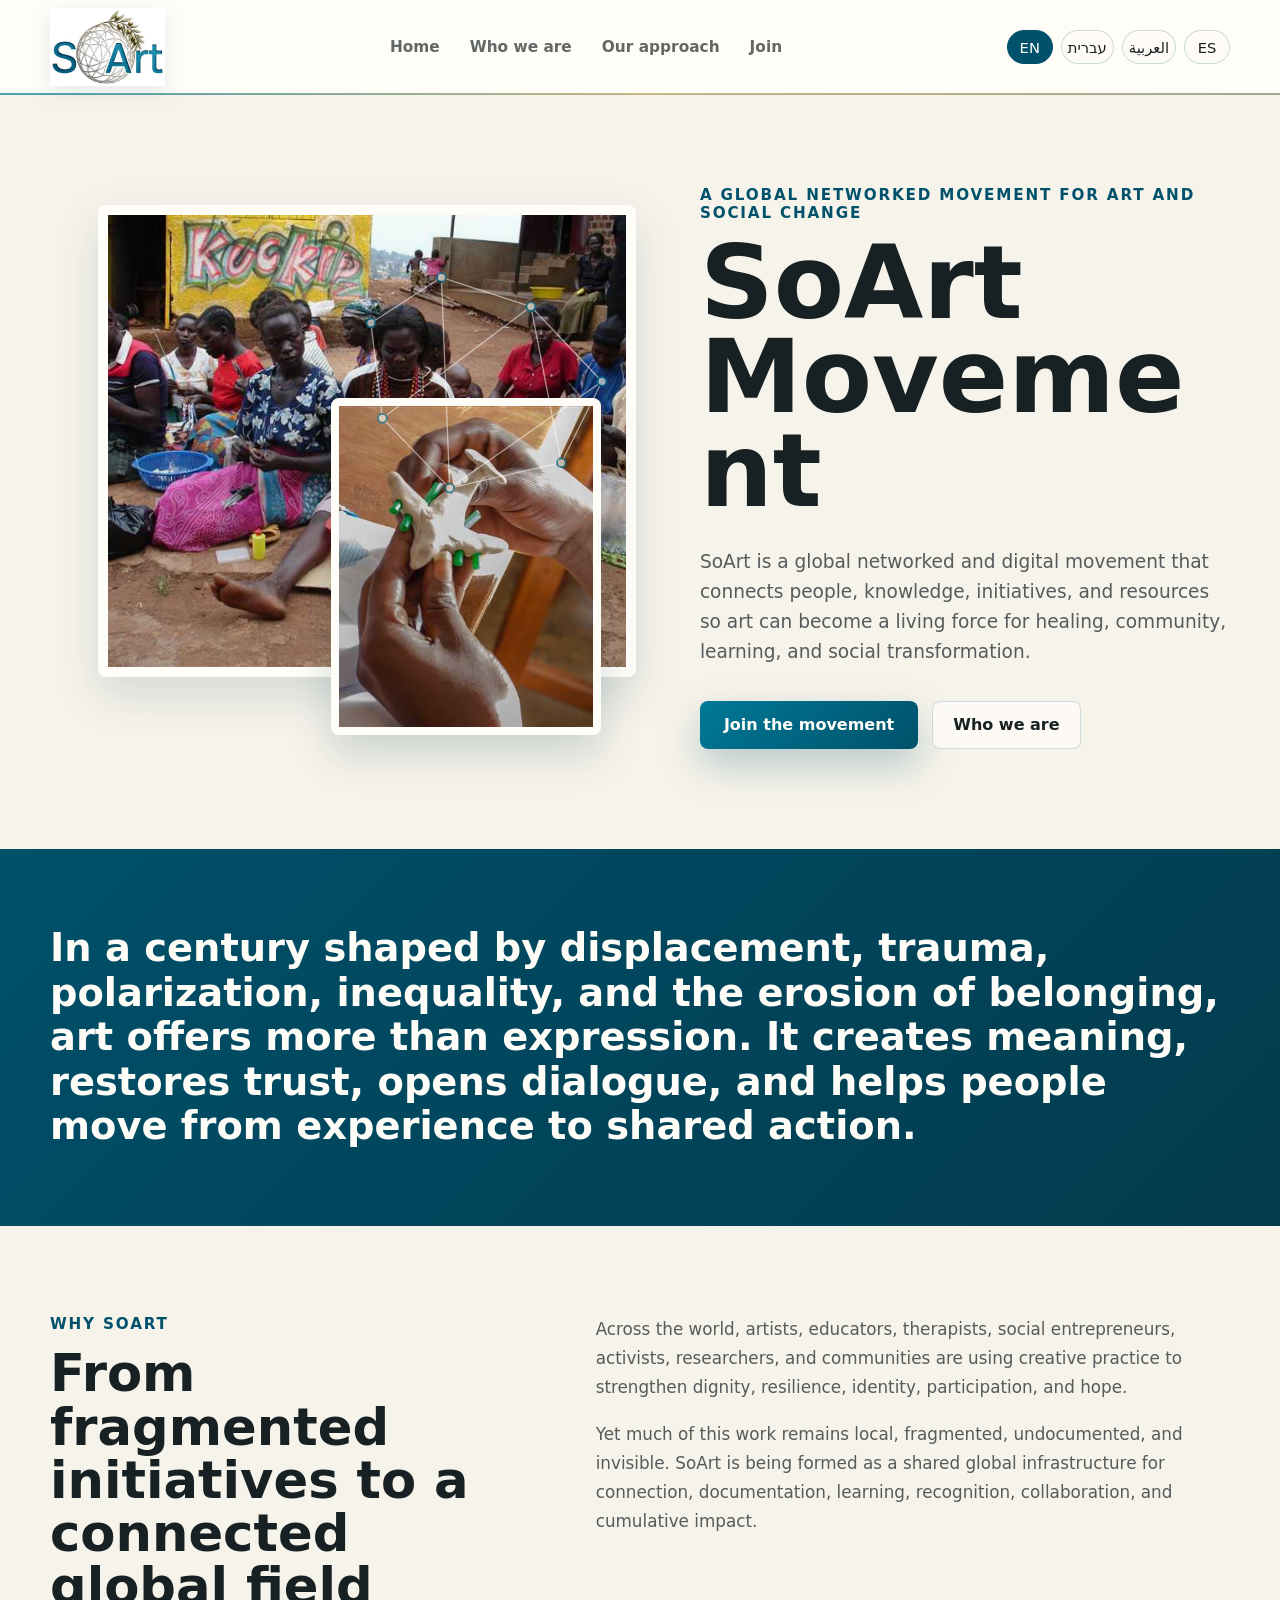
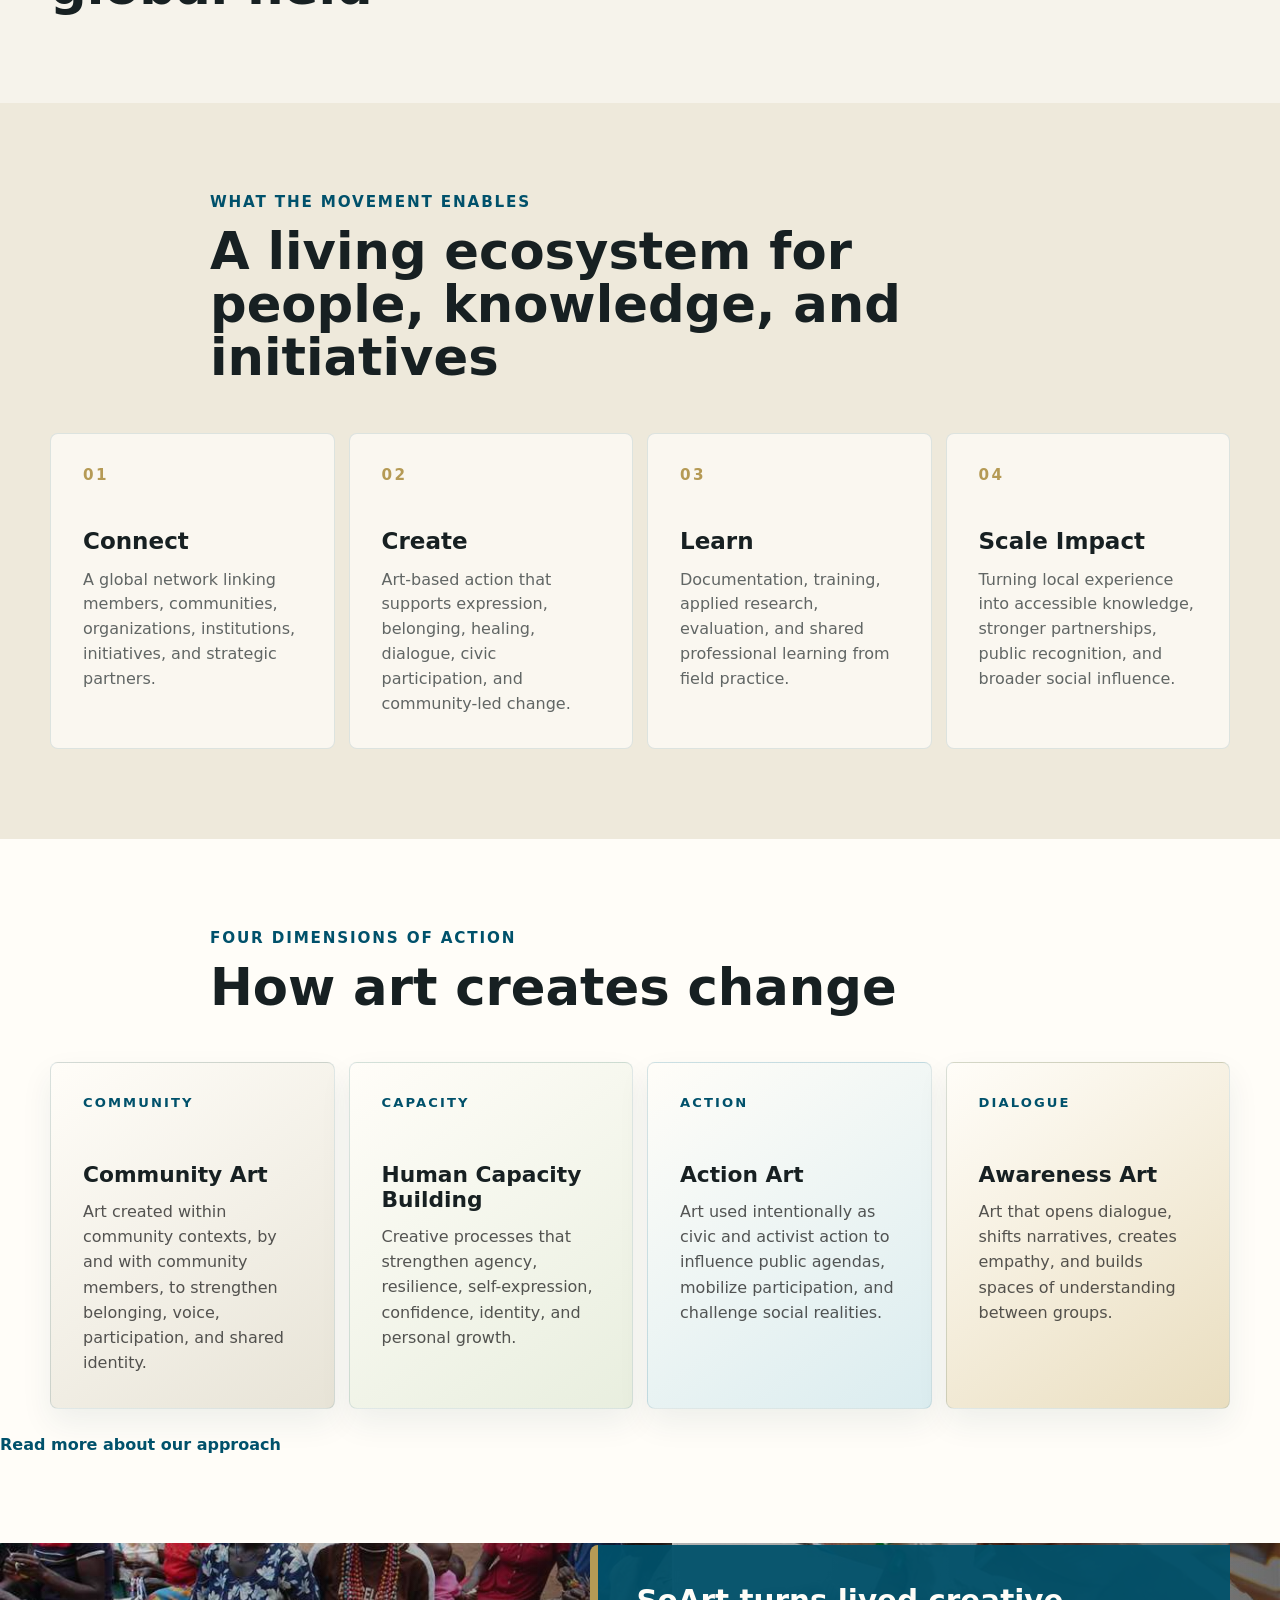
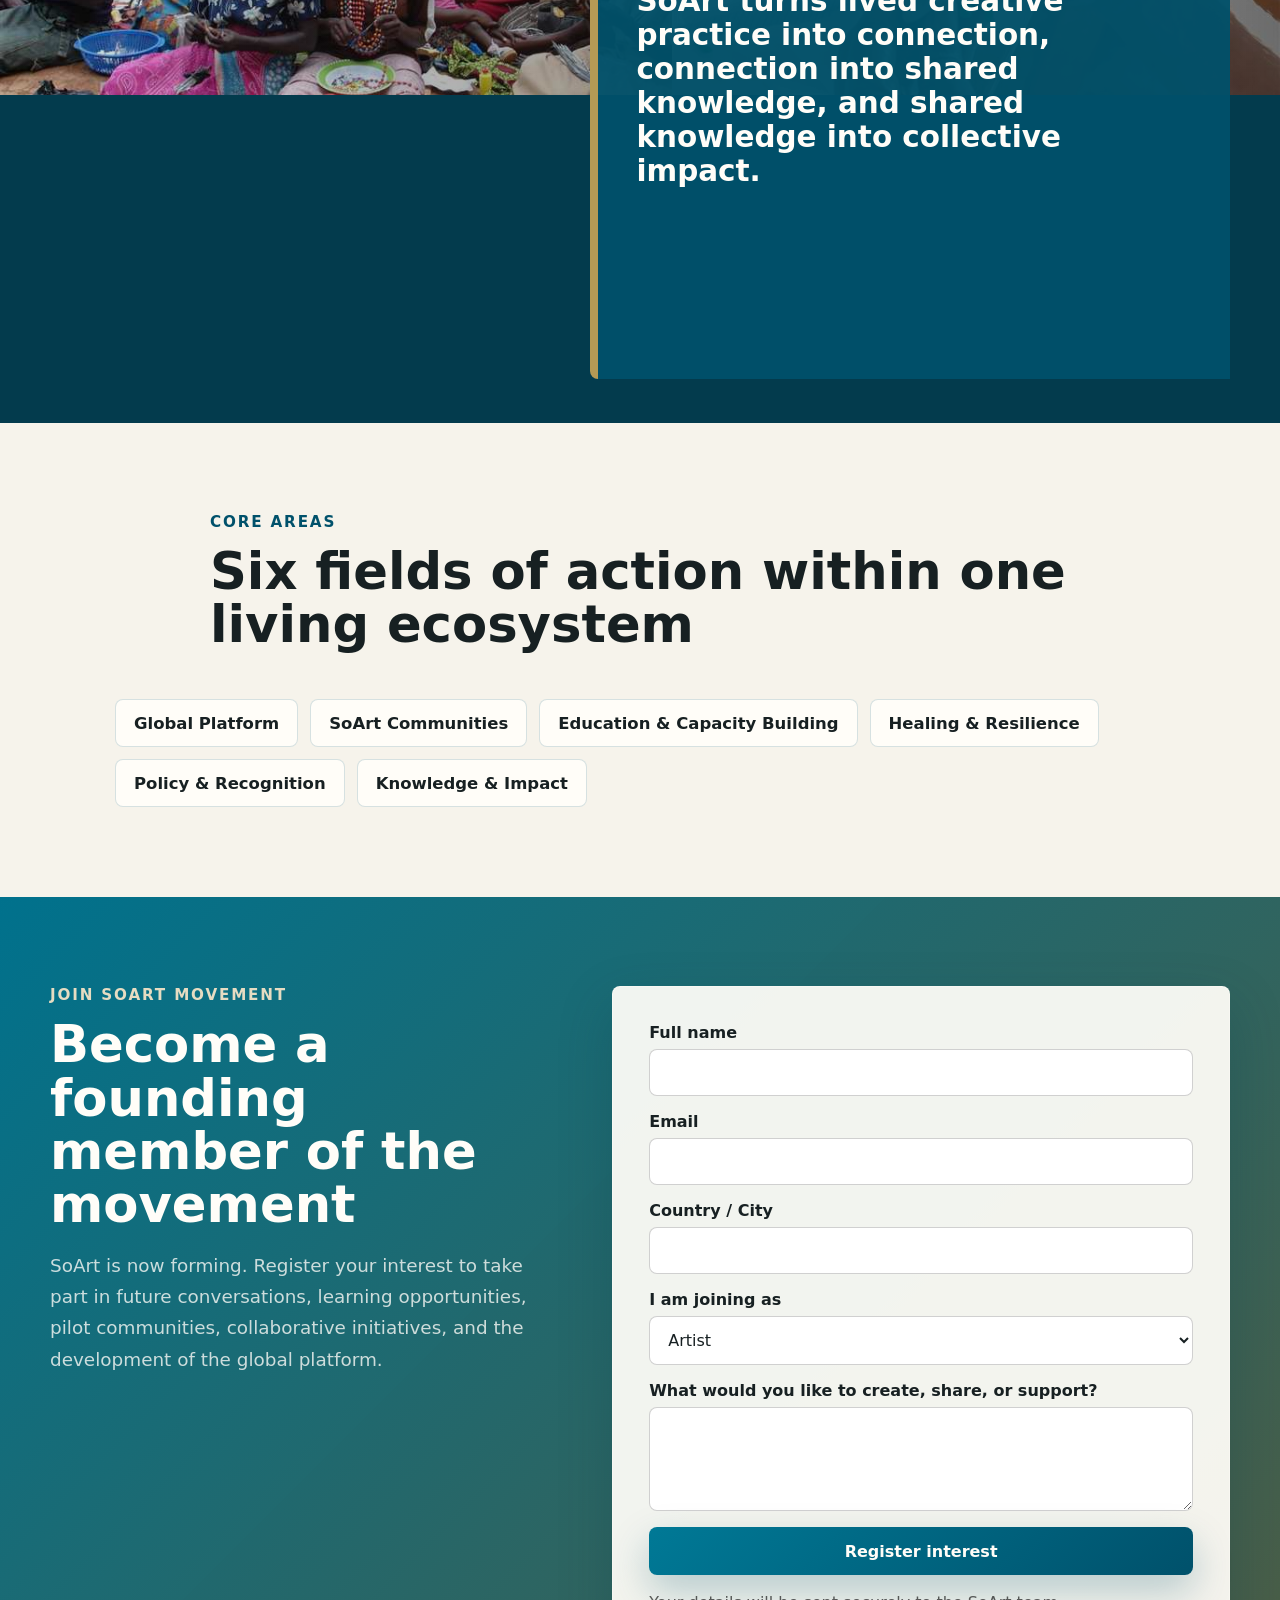
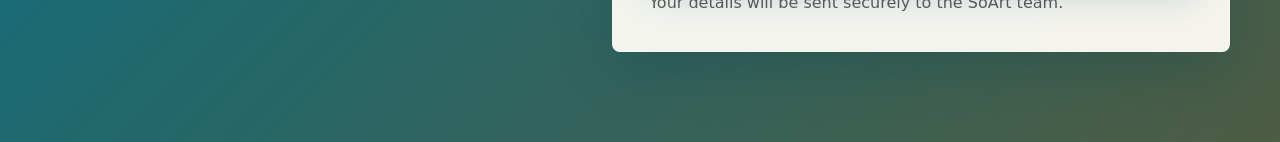
==== index.html @ e893f52b "Initial SoArt website" ====
﻿<!doctype html>
<html lang="en" dir="ltr">
  <head>
    <meta charset="utf-8">
    <meta name="viewport" content="width=device-width, initial-scale=1">
    <title>SoArt Movement | Join the Global Movement</title>
    <meta
      name="description"
      content="SoArt Movement is a global networked platform connecting art, healing, community, knowledge, and social change."
    >
    <link rel="stylesheet" href="styles.css">
  </head>
  <body>
    <div class="page-shell">
      <header class="site-header" aria-label="Primary navigation">
        <a class="brand-mark" href="#top" aria-label="SoArt Movement home">
          <img class="brand-logo" src="assets/soart-logo-header.jpg" alt="SoArt Movement" width="460" height="313">
        </a>

        <nav class="main-nav" aria-label="Main navigation">
          <a href="index.html#top" data-i18n="navHome">Home</a>
          <a href="about.html" data-i18n="navAbout">Who we are</a>
          <a href="approach.html" data-i18n="navApproach">Our approach</a>
          <a href="index.html#join" data-i18n="navJoin">Join</a>
        </nav>

        <nav class="language-switcher" aria-label="Language selector">
          <button class="language-button is-active" type="button" data-lang="en">EN</button>
          <button class="language-button" type="button" data-lang="he">עברית</button>
          <button class="language-button" type="button" data-lang="ar">العربية</button>
          <button class="language-button" type="button" data-lang="es">ES</button>
        </nav>
      </header>

      <main id="top">
        <section class="hero-section">
          <div class="hero-art" aria-hidden="true">
            <div class="hero-photo primary-photo"></div>
            <div class="hero-photo secondary-photo"></div>
            <div class="paint-strip strip-one"></div>
            <div class="paint-strip strip-two"></div>
            <svg class="network-lines" viewBox="0 0 520 520" role="img" aria-label="">
              <path d="M74 164 185 92l141 46 112 118-64 128-176 40-106-110Z"></path>
              <path d="m185 92 13 332M326 138 92 314m346-58-240 168m128-286 48 246"></path>
              <circle cx="74" cy="164" r="7"></circle>
              <circle cx="185" cy="92" r="7"></circle>
              <circle cx="326" cy="138" r="7"></circle>
              <circle cx="438" cy="256" r="7"></circle>
              <circle cx="374" cy="384" r="7"></circle>
              <circle cx="198" cy="424" r="7"></circle>
              <circle cx="92" cy="314" r="7"></circle>
            </svg>
          </div>

          <div class="hero-content">
            <p class="eyebrow" data-i18n="eyebrow">A global networked movement for art and social change</p>
            <h1 data-i18n="heroTitle">SoArt Movement</h1>
            <p class="hero-lede" data-i18n="heroLead">
              SoArt is a global networked and digital movement that connects people, knowledge,
              initiatives, and resources so art can become a living force for healing, community,
              learning, and social transformation.
            </p>
            <div class="hero-actions">
              <a class="primary-action" href="#join" data-i18n="primaryAction">Join the movement</a>
              <a class="text-action" href="about.html" data-i18n="secondaryAction">Who we are</a>
            </div>
          </div>
        </section>

        <section class="statement-band" id="vision">
          <p data-i18n="statement">
            In a century shaped by displacement, trauma, polarization, inequality, and the erosion
            of belonging, art offers more than expression. It creates meaning, restores trust, opens
            dialogue, and helps people move from experience to shared action.
          </p>
        </section>

        <section class="content-section split-section">
          <div>
            <p class="section-kicker" data-i18n="whyKicker">Why SoArt</p>
            <h2 data-i18n="whyTitle">From fragmented initiatives to a connected global field</h2>
          </div>
          <div class="rich-copy">
            <p data-i18n="whyTextOne">
              Across the world, artists, educators, therapists, social entrepreneurs, activists,
              researchers, and communities are using creative practice to strengthen dignity,
              resilience, identity, participation, and hope.
            </p>
            <p data-i18n="whyTextTwo">
              Yet much of this work remains local, fragmented, undocumented, and invisible. SoArt
              is being formed as a shared global infrastructure for connection, documentation,
              learning, recognition, collaboration, and cumulative impact.
            </p>
          </div>
        </section>

        <section class="content-section enable-section">
          <div class="section-heading">
            <p class="section-kicker" data-i18n="enableKicker">What the movement enables</p>
            <h2 data-i18n="enableTitle">A living ecosystem for people, knowledge, and initiatives</h2>
          </div>

          <div class="enable-grid">
            <article class="enable-item">
              <span class="item-number">01</span>
              <h3 data-i18n="enableConnectTitle">Connect</h3>
              <p data-i18n="enableConnectText">A global network linking members, communities, organizations, institutions, initiatives, and strategic partners.</p>
            </article>
            <article class="enable-item">
              <span class="item-number">02</span>
              <h3 data-i18n="enableCreateTitle">Create</h3>
              <p data-i18n="enableCreateText">Art-based action that supports expression, belonging, healing, dialogue, civic participation, and community-led change.</p>
            </article>
            <article class="enable-item">
              <span class="item-number">03</span>
              <h3 data-i18n="enableLearnTitle">Learn</h3>
              <p data-i18n="enableLearnText">Documentation, training, applied research, evaluation, and shared professional learning from field practice.</p>
            </article>
            <article class="enable-item">
              <span class="item-number">04</span>
              <h3 data-i18n="enableScaleTitle">Scale Impact</h3>
              <p data-i18n="enableScaleText">Turning local experience into accessible knowledge, stronger partnerships, public recognition, and broader social influence.</p>
            </article>
          </div>
        </section>

        <section class="content-section dimensions-section" id="dimensions">
          <div class="section-heading">
            <p class="section-kicker" data-i18n="dimensionsKicker">Four dimensions of action</p>
            <h2 data-i18n="dimensionsTitle">How art creates change</h2>
          </div>

          <div class="dimensions-grid">
            <article>
              <span>Community</span>
              <h3 data-i18n="dimensionOneTitle">Community Art</h3>
              <p data-i18n="dimensionOneText">Art created within community contexts, by and with community members, to strengthen belonging, voice, participation, and shared identity.</p>
            </article>
            <article>
              <span>Capacity</span>
              <h3 data-i18n="dimensionTwoTitle">Human Capacity Building</h3>
              <p data-i18n="dimensionTwoText">Creative processes that strengthen agency, resilience, self-expression, confidence, identity, and personal growth.</p>
            </article>
            <article>
              <span>Action</span>
              <h3 data-i18n="dimensionThreeTitle">Action Art</h3>
              <p data-i18n="dimensionThreeText">Art used intentionally as civic and activist action to influence public agendas, mobilize participation, and challenge social realities.</p>
            </article>
            <article>
              <span>Dialogue</span>
              <h3 data-i18n="dimensionFourTitle">Awareness Art</h3>
              <p data-i18n="dimensionFourText">Art that opens dialogue, shifts narratives, creates empathy, and builds spaces of understanding between groups.</p>
            </article>
          </div>
          <a class="section-link" href="approach.html" data-i18n="dimensionsLink">Read more about our approach</a>
        </section>

        <section class="image-band" aria-label="Community art and global network">
          <div class="image-panel panel-one"></div>
          <div class="image-panel panel-two"></div>
          <div class="impact-quote">
            <p data-i18n="quote">SoArt turns lived creative practice into connection, connection into shared knowledge, and shared knowledge into collective impact.</p>
          </div>
        </section>

        <section class="content-section fields-section">
          <div class="section-heading">
            <p class="section-kicker" data-i18n="fieldsKicker">Core areas</p>
            <h2 data-i18n="fieldsTitle">Six fields of action within one living ecosystem</h2>
          </div>

          <div class="field-list">
            <span data-i18n="fieldOne">Global Platform</span>
            <span data-i18n="fieldTwo">SoArt Communities</span>
            <span data-i18n="fieldThree">Education & Capacity Building</span>
            <span data-i18n="fieldFour">Healing & Resilience</span>
            <span data-i18n="fieldFive">Policy & Recognition</span>
            <span data-i18n="fieldSix">Knowledge & Impact</span>
          </div>
        </section>

        <section class="signup-section" id="join">
          <div class="signup-copy">
            <p class="section-kicker" data-i18n="joinKicker">Join SoArt Movement</p>
            <h2 data-i18n="joinTitle">Become a founding member of the movement</h2>
            <p data-i18n="joinText">
              SoArt is now forming. Register your interest to take part in future conversations,
              learning opportunities, pilot communities, collaborative initiatives, and the
              development of the global platform.
            </p>
          </div>

          <form
            class="signup-form"
            id="signupForm"
            action="/api/register"
            method="POST"
          >
            <input type="hidden" name="_subject" value="New SoArt Movement registration">
            <input type="hidden" name="_template" value="table">
            <input type="hidden" name="_captcha" value="true">
            <input type="text" name="_honey" class="honeypot-field" tabindex="-1" autocomplete="off">
            <div class="form-row">
              <label for="fullName" data-i18n="nameLabel">Full name</label>
              <input id="fullName" name="fullName" type="text" autocomplete="name" required>
            </div>
            <div class="form-row">
              <label for="email" data-i18n="emailLabel">Email</label>
              <input id="email" name="email" type="email" autocomplete="email" required>
            </div>
            <div class="form-row">
              <label for="country" data-i18n="countryLabel">Country / City</label>
              <input id="country" name="country" type="text" autocomplete="address-level2">
            </div>
            <div class="form-row">
              <label for="role" data-i18n="roleLabel">I am joining as</label>
              <select id="role" name="role">
                <option value="Artist" data-i18n="roleArtist">Artist</option>
                <option value="Educator" data-i18n="roleEducator">Educator</option>
                <option value="Therapist" data-i18n="roleTherapist">Therapist / Healing practitioner</option>
                <option value="Organization" data-i18n="roleOrganization">Organization / Institution</option>
                <option value="Community" data-i18n="roleCommunity">Community leader</option>
                <option value="Partner" data-i18n="rolePartner">Partner / Supporter</option>
              </select>
            </div>
            <div class="form-row">
              <label for="message" data-i18n="messageLabel">What would you like to create, share, or support?</label>
              <textarea id="message" name="message" rows="4"></textarea>
            </div>
            <button class="submit-button" type="submit" data-i18n="submitButton">Register interest</button>
            <p class="form-note" id="formNote" role="status" aria-live="polite" data-i18n="formNote">
              Your details will be sent securely to the SoArt team.
            </p>
          </form>
        </section>
      </main>
    </div>

    <script src="script.js"></script>
  </body>
</html>
---- styles.css ----
:root {
  --ink: #172022;
  --paper: #f6f3eb;
  --chalk: #fffdf8;
  --teal: #007996;
  --teal-dark: #00516b;
  --teal-deep: #033b4d;
  --olive: #7f8766;
  --olive-dark: #566042;
  --gold: #b59a55;
  --gold-soft: #e6dcc2;
  --stone: #d7d4c8;
  --stone-dark: #7b7768;
  --line: rgba(23, 32, 34, 0.15);
  --shadow: 0 18px 46px rgba(3, 59, 77, 0.14);
  --shell: min(1180px, calc(100% - 40px));
}

* {
  box-sizing: border-box;
}

html {
  scroll-behavior: smooth;
}

body {
  margin: 0;
  color: var(--ink);
  background:
    var(--paper);
  font-family: Inter, ui-sans-serif, system-ui, -apple-system, BlinkMacSystemFont, "Segoe UI", sans-serif;
}

body.is-rtl {
  direction: rtl;
}

a {
  color: inherit;
  text-decoration: none;
}

a:focus-visible,
button:focus-visible,
input:focus-visible,
select:focus-visible,
textarea:focus-visible {
  outline: 3px solid rgba(0, 121, 150, 0.34);
  outline-offset: 3px;
}

button,
input,
select,
textarea {
  font: inherit;
}

.page-shell {
  overflow: hidden;
}

.site-header {
  position: sticky;
  top: 0;
  z-index: 20;
  display: flex;
  align-items: center;
  justify-content: space-between;
  gap: 18px;
  padding: 8px max(20px, calc((100vw - 1180px) / 2));
  border-bottom: 1px solid rgba(0, 81, 107, 0.12);
  background: rgba(255, 253, 248, 0.96);
  backdrop-filter: blur(18px);
}

.site-header::after {
  content: "";
  position: absolute;
  right: 0;
  bottom: -1px;
  left: 0;
  height: 2px;
  background: linear-gradient(90deg, var(--teal), var(--gold), var(--olive));
  opacity: 0.7;
}

.main-nav {
  display: flex;
  flex: 1;
  flex-wrap: wrap;
  justify-content: center;
  gap: 6px;
}

.main-nav a {
  display: inline-flex;
  min-height: 38px;
  align-items: center;
  border-radius: 999px;
  padding: 0 12px;
  color: rgba(23, 32, 34, 0.68);
  font-size: 0.96rem;
  font-weight: 760;
}

.main-nav a:hover {
  color: var(--teal-dark);
  background: rgba(0, 121, 150, 0.08);
}

.brand-mark {
  display: inline-flex;
  align-items: center;
  flex: 0 0 auto;
  min-width: 0;
}

.brand-logo {
  display: block;
  width: clamp(96px, 9vw, 124px);
  height: auto;
  filter: drop-shadow(0 6px 10px rgba(3, 59, 77, 0.1));
}

.language-switcher {
  display: flex;
  flex-wrap: wrap;
  justify-content: flex-end;
  gap: 8px;
}

.language-button {
  min-width: 46px;
  min-height: 34px;
  font-size: 0.92rem;
  border: 1px solid rgba(0, 81, 107, 0.2);
  border-radius: 999px;
  color: var(--ink);
  background: rgba(255, 253, 248, 0.74);
  cursor: pointer;
}

.language-button.is-active {
  color: var(--chalk);
  border-color: var(--teal-dark);
  background: var(--teal-dark);
}

.hero-section {
  position: relative;
  display: grid;
  width: var(--shell);
  min-height: calc(92svh - 74px);
  margin: 0 auto;
  grid-template-columns: minmax(0, 1.05fr) minmax(320px, 0.95fr);
  gap: clamp(30px, 5vw, 72px);
  align-items: center;
  padding: clamp(34px, 6vw, 76px) 0 clamp(44px, 7vw, 86px);
}

.hero-content {
  position: relative;
  z-index: 2;
  max-width: 700px;
}

.eyebrow,
.section-kicker {
  margin: 0 0 14px;
  color: var(--teal-dark);
  font-size: 0.95rem;
  font-weight: 800;
  letter-spacing: 0.12em;
  text-transform: uppercase;
}

h1,
h2,
h3,
p {
  overflow-wrap: anywhere;
}

h1 {
  max-width: 12ch;
  margin: 0;
  font-size: clamp(3.6rem, 8vw, 7.2rem);
  line-height: 0.92;
  letter-spacing: 0;
}

.hero-lede {
  max-width: 680px;
  margin: 28px 0 0;
  color: rgba(21, 21, 21, 0.76);
  color: rgba(23, 32, 34, 0.72);
  font-size: clamp(1.13rem, 1.45vw, 1.32rem);
  line-height: 1.62;
}

.hero-actions {
  display: flex;
  flex-wrap: wrap;
  gap: 14px;
  align-items: center;
  margin-top: 34px;
}

.primary-action,
.text-action,
.submit-button,
.export-button {
  display: inline-flex;
  min-height: 48px;
  align-items: center;
  justify-content: center;
  border-radius: 8px;
  cursor: pointer;
  font-weight: 800;
}

.primary-action,
.submit-button {
  border: 0;
  color: var(--chalk);
  background: linear-gradient(135deg, var(--teal), var(--teal-dark));
  box-shadow: 0 16px 38px rgba(0, 81, 107, 0.26);
}

.primary-action:hover,
.submit-button:hover {
  transform: translateY(-1px);
  box-shadow: 0 18px 42px rgba(0, 81, 107, 0.3);
}

.text-action:hover,
.export-button:hover,
.language-button:hover {
  border-color: rgba(0, 81, 107, 0.34);
  background: rgba(255, 253, 248, 0.92);
}

.primary-action {
  padding: 0 24px;
}

.text-action,
.export-button {
  border: 1px solid rgba(0, 81, 107, 0.18);
  background: rgba(255, 253, 248, 0.72);
}

.text-action {
  padding: 0 20px;
}

.hero-art {
  position: relative;
  min-height: 560px;
}

.hero-photo,
.image-panel {
  background-position: center;
  background-size: cover;
}

.primary-photo {
  position: absolute;
  inset: 18px 0 70px 48px;
  background-image:
    linear-gradient(180deg, rgba(21, 21, 21, 0.02), rgba(21, 21, 21, 0.18)),
    url("assets/kuckip-community.jpg");
  border: 10px solid var(--chalk);
  border-radius: 8px;
  box-shadow: var(--shadow);
}

.secondary-photo {
  position: absolute;
  right: 6%;
  bottom: 12px;
  width: min(48%, 270px);
  aspect-ratio: 4 / 5;
  background-image:
    linear-gradient(180deg, rgba(21, 21, 21, 0), rgba(21, 21, 21, 0.2)),
    url("assets/hands-clay.jpg");
  border: 8px solid var(--chalk);
  border-radius: 8px;
  box-shadow: 0 18px 42px rgba(3, 59, 77, 0.18);
}

.paint-strip {
  display: none;
}

.network-lines {
  position: absolute;
  z-index: 4;
  right: -18px;
  top: 32px;
  width: min(58%, 330px);
  fill: none;
  stroke: rgba(255, 253, 248, 0.86);
  stroke-width: 2;
  opacity: 0.62;
  filter: drop-shadow(0 6px 14px rgba(3, 59, 77, 0.2));
}

.network-lines circle {
  fill: var(--chalk);
  stroke: var(--teal);
  stroke-width: 3;
}

.statement-band {
  padding: clamp(42px, 6vw, 78px) 0;
  color: var(--chalk);
  background:
    linear-gradient(135deg, rgba(0, 81, 107, 0.96), rgba(3, 59, 77, 0.98)),
    var(--teal-deep);
}

.statement-band p {
  width: var(--shell);
  margin: 0 auto;
  font-size: clamp(1.55rem, 3vw, 3.1rem);
  font-weight: 780;
  line-height: 1.16;
}

.content-section {
  padding: clamp(52px, 7vw, 96px) 0;
}

.split-section {
  width: var(--shell);
  margin: 0 auto;
  display: grid;
  grid-template-columns: minmax(0, 0.85fr) minmax(300px, 1.15fr);
  gap: clamp(28px, 6vw, 92px);
  align-items: start;
}

h2 {
  margin: 0;
  font-size: clamp(2rem, 4vw, 4rem);
  line-height: 1.04;
  letter-spacing: 0;
}

.rich-copy {
  color: rgba(23, 32, 34, 0.72);
  font-size: clamp(1.05rem, 1.25vw, 1.18rem);
  line-height: 1.72;
}

.rich-copy p {
  margin: 0 0 18px;
}

.section-heading {
  width: var(--shell);
  max-width: 860px;
  margin-right: auto;
  margin-bottom: clamp(28px, 5vw, 48px);
  margin-left: auto;
}

body.is-rtl .section-heading {
  margin-right: auto;
  margin-left: auto;
}

.enable-section {
  background: #eee9db;
}

.enable-grid {
  width: var(--shell);
  margin: 0 auto;
  display: grid;
  grid-template-columns: repeat(4, minmax(0, 1fr));
  gap: 14px;
  background: transparent;
  border: 0;
}

.dimensions-section {
  background: var(--chalk);
}

.dimensions-grid {
  width: var(--shell);
  margin: 0 auto;
  display: grid;
  grid-template-columns: repeat(4, minmax(0, 1fr));
  gap: 14px;
}

.dimensions-grid article {
  min-height: 280px;
  padding: clamp(22px, 2.7vw, 32px);
  color: var(--ink);
  background:
    linear-gradient(145deg, rgba(255, 253, 248, 0.98), rgba(231, 227, 214, 0.98)),
    var(--chalk);
  border: 1px solid rgba(0, 81, 107, 0.12);
  border-radius: 8px;
  box-shadow: 0 14px 32px rgba(3, 59, 77, 0.07);
}

.dimensions-grid article:nth-child(2) {
  background:
    linear-gradient(145deg, rgba(255, 253, 248, 0.98), rgba(232, 238, 222, 0.98)),
    var(--chalk);
}

.dimensions-grid article:nth-child(3) {
  background:
    linear-gradient(145deg, rgba(255, 253, 248, 0.98), rgba(218, 236, 239, 0.98)),
    var(--chalk);
}

.dimensions-grid article:nth-child(4) {
  background:
    linear-gradient(145deg, rgba(255, 253, 248, 0.98), rgba(233, 221, 190, 0.98)),
    var(--chalk);
}

.dimensions-grid span {
  display: block;
  margin-bottom: 52px;
  color: var(--teal-dark);
  font-size: 0.82rem;
  font-weight: 900;
  letter-spacing: 0.16em;
  text-transform: uppercase;
}

.dimensions-grid h3 {
  margin: 0 0 12px;
  font-size: clamp(1.25rem, 1.7vw, 1.65rem);
}

.dimensions-grid p {
  margin: 0;
  color: rgba(21, 21, 21, 0.72);
  font-size: 1rem;
  line-height: 1.58;
}

.section-link {
  display: inline-flex;
  width: var(--shell);
  margin-top: 26px;
  margin-right: auto;
  margin-left: auto;
  color: var(--teal-dark);
  font-weight: 900;
}

.section-link:hover {
  color: var(--teal);
}

.enable-item {
  min-height: 250px;
  padding: clamp(22px, 2.7vw, 32px);
  background: rgba(255, 253, 248, 0.72);
  border: 1px solid rgba(0, 81, 107, 0.12);
  border-radius: 8px;
}

.item-number {
  display: block;
  margin-bottom: 44px;
  color: var(--gold);
  font-size: 0.95rem;
  font-weight: 900;
  letter-spacing: 0.16em;
}

.enable-item h3 {
  margin: 0 0 14px;
  font-size: clamp(1.3rem, 1.8vw, 1.8rem);
}

.enable-item p {
  margin: 0;
  color: rgba(23, 32, 34, 0.68);
  font-size: 1rem;
  line-height: 1.55;
}

.image-band {
  display: grid;
  min-height: 480px;
  grid-template-columns: 1.05fr 0.95fr;
  background: var(--teal-deep);
}

.panel-one {
  background-image:
    linear-gradient(90deg, rgba(21, 21, 21, 0.1), rgba(21, 21, 21, 0.44)),
    url("assets/kuckip-community.jpg");
}

.panel-two {
  background-image:
    linear-gradient(90deg, rgba(21, 21, 21, 0.2), rgba(21, 21, 21, 0.58)),
    url("assets/hands-clay.jpg");
}

.impact-quote {
  grid-column: 1 / -1;
  justify-self: end;
  width: min(640px, calc(100% - 40px));
  margin: -150px max(20px, calc((100vw - 1180px) / 2)) 44px;
  padding: clamp(24px, 3vw, 40px);
  color: var(--chalk);
  background: rgba(0, 81, 107, 0.94);
  border-left: 8px solid var(--gold);
  border-radius: 8px 0 0 8px;
}

body.is-rtl .impact-quote {
  border-right: 8px solid var(--gold);
  border-left: 0;
}

.impact-quote p {
  margin: 0;
  font-size: clamp(1.35rem, 2.3vw, 2.4rem);
  font-weight: 780;
  line-height: 1.16;
}

.field-list {
  width: var(--shell);
  margin: 0 auto;
  display: flex;
  flex-wrap: wrap;
  gap: 12px;
  max-width: 1050px;
}

.field-list span {
  display: inline-flex;
  min-height: 48px;
  align-items: center;
  border: 1px solid rgba(0, 81, 107, 0.16);
  border-radius: 8px;
  padding: 0 18px;
  background: var(--chalk);
  font-weight: 800;
  font-size: 1.03rem;
}

.signup-section {
  width: 100%;
  display: grid;
  grid-template-columns: minmax(0, 0.88fr) minmax(320px, 1.12fr);
  gap: clamp(30px, 6vw, 84px);
  padding: clamp(56px, 7vw, 96px) max(20px, calc((100vw - 1180px) / 2));
  color: var(--chalk);
  background:
    linear-gradient(135deg, rgba(0, 121, 150, 0.88), rgba(86, 96, 66, 0.9)),
    var(--teal-deep);
}

.signup-copy {
  max-width: 620px;
}

.signup-copy .section-kicker {
  color: var(--gold-soft);
}

.signup-copy h2 {
  color: var(--chalk);
}

.signup-copy p:not(.section-kicker) {
  color: rgba(255, 253, 248, 0.78);
  font-size: 1.15rem;
  line-height: 1.7;
}

.signup-form {
  display: grid;
  gap: 16px;
  padding: clamp(22px, 4vw, 36px);
  color: var(--ink);
  background: rgba(255, 253, 248, 0.94);
  border: 1px solid rgba(255, 253, 248, 0.4);
  border-radius: 8px;
  box-shadow: 0 20px 54px rgba(3, 59, 77, 0.24);
}

.signup-form:focus-within {
  box-shadow: 0 22px 60px rgba(0, 81, 107, 0.28);
}

.honeypot-field {
  position: absolute;
  left: -9999px;
  width: 1px;
  height: 1px;
  opacity: 0;
  pointer-events: none;
}

.form-row {
  display: grid;
  gap: 7px;
}

.form-row label {
  font-size: 1rem;
  font-weight: 850;
}

.form-row input,
.form-row select,
.form-row textarea {
  width: 100%;
  border: 1px solid rgba(21, 21, 21, 0.2);
  border-radius: 8px;
  padding: 13px 14px;
  color: var(--ink);
  background: #ffffff;
}

.form-row input:focus,
.form-row select:focus,
.form-row textarea:focus {
  border-color: var(--teal);
  box-shadow: 0 0 0 4px rgba(0, 121, 150, 0.1);
}

.form-row textarea {
  resize: vertical;
}

.submit-button,
.export-button {
  width: 100%;
  padding: 0 18px;
}

.export-button {
  color: var(--ink);
}

.form-note {
  min-height: 24px;
  margin: 0;
  color: rgba(21, 21, 21, 0.68);
  font-size: 1rem;
  line-height: 1.45;
}

.about-hero {
  display: grid;
  width: var(--shell);
  min-height: calc(86svh - 74px);
  margin: 0 auto;
  grid-template-columns: minmax(0, 0.88fr) minmax(360px, 1.12fr);
  gap: clamp(28px, 6vw, 86px);
  align-items: center;
  padding: clamp(42px, 7vw, 88px) 0;
}

.about-hero h1 {
  max-width: 13ch;
  font-size: clamp(3rem, 6.4vw, 5.9rem);
}

.about-photo-stack {
  position: relative;
  min-height: 590px;
}

.stack-photo {
  position: absolute;
  object-fit: cover;
  box-shadow: var(--shadow);
}

.stack-large {
  inset: 4% 7% 12% 0;
  width: 82%;
  height: 84%;
  border: 10px solid var(--chalk);
  border-radius: 8px;
}

.stack-small {
  border: 8px solid var(--chalk);
}

.stack-small.top {
  top: 0;
  right: 0;
  width: 42%;
  height: 34%;
  border-radius: 8px;
}

.stack-small.bottom {
  right: 4%;
  bottom: 0;
  width: 45%;
  height: 34%;
  border-radius: 8px;
}

.belief-section {
  display: grid;
  grid-template-columns: minmax(0, 0.95fr) minmax(300px, 1.05fr);
  gap: clamp(26px, 5vw, 72px);
  padding: clamp(54px, 7vw, 96px) max(20px, calc((100vw - 1180px) / 2));
  color: var(--chalk);
  background:
    linear-gradient(135deg, rgba(3, 59, 77, 0.98), rgba(86, 96, 66, 0.96)),
    var(--teal-deep);
}

.belief-card h2 {
  color: var(--chalk);
}

.belief-card .section-kicker {
  color: var(--gold-soft);
}

.belief-copy {
  color: rgba(255, 253, 248, 0.78);
  font-size: clamp(1.12rem, 1.5vw, 1.3rem);
  line-height: 1.7;
}

.belief-copy p {
  margin: 0 0 18px;
}

.gallery-section {
  width: var(--shell);
  display: grid;
  grid-template-columns: 1.2fr 0.8fr 0.9fr 1.1fr;
  gap: 12px;
  margin: clamp(46px, 6vw, 78px) auto;
  padding: 0;
  background: transparent;
}

.gallery-section img {
  width: 100%;
  height: 430px;
  object-fit: cover;
  border-radius: 8px;
}

.gallery-section img:nth-child(2) {
  margin-top: 54px;
}

.gallery-section img:nth-child(3) {
  margin-top: 18px;
}

.about-text-section {
  background: var(--paper);
}

.about-columns {
  width: var(--shell);
  display: grid;
  grid-template-columns: repeat(2, minmax(0, 1fr));
  gap: clamp(24px, 5vw, 70px);
  max-width: 1120px;
  color: rgba(21, 21, 21, 0.76);
  font-size: clamp(1.1rem, 1.35vw, 1.25rem);
  line-height: 1.72;
}

.about-columns p {
  margin: 0;
}

.values-section {
  width: var(--shell);
  display: grid;
  grid-template-columns: repeat(3, minmax(0, 1fr));
  gap: 1px;
  margin: 0 auto;
  padding: 0 0 clamp(56px, 7vw, 96px);
  background: transparent;
  gap: 14px;
}

.values-section article {
  min-height: 310px;
  padding: clamp(24px, 3vw, 38px);
  background: #eee9db;
  border: 1px solid rgba(0, 81, 107, 0.1);
  border-radius: 8px;
}

.values-section span {
  color: var(--gold);
  font-weight: 900;
  letter-spacing: 0.16em;
}

.values-section h3 {
  margin: 58px 0 14px;
  font-size: clamp(1.45rem, 2.2vw, 2.35rem);
}

.values-section p {
  margin: 0;
  color: rgba(21, 21, 21, 0.68);
  font-size: 1.05rem;
  line-height: 1.55;
}

.origin-section {
  display: grid;
  grid-template-columns: minmax(0, 1fr) minmax(280px, 0.55fr);
  gap: clamp(28px, 6vw, 80px);
  align-items: center;
  padding: clamp(56px, 7vw, 96px) max(20px, calc((100vw - 1180px) / 2));
  background: var(--chalk);
}

.origin-section p:not(.section-kicker) {
  max-width: 760px;
  color: rgba(21, 21, 21, 0.76);
  font-size: clamp(1.1rem, 1.35vw, 1.24rem);
  line-height: 1.72;
}

.logo-panel {
  padding: clamp(26px, 4vw, 42px);
  background: var(--chalk);
  color: rgba(21, 21, 21, 0.72);
  border: 1px solid rgba(0, 81, 107, 0.12);
  border-radius: 8px;
  box-shadow: 0 18px 44px rgba(3, 59, 77, 0.08);
}

.logo-panel img {
  display: block;
  width: min(100%, 360px);
  margin: 0 auto 24px;
}

.logo-panel p {
  margin: 0;
  color: rgba(21, 21, 21, 0.72);
  font-size: 1.04rem;
  line-height: 1.55;
  text-align: center;
}

.invite-section {
  display: grid;
  grid-template-columns: 0.9fr 1.1fr;
  min-height: 620px;
  color: var(--chalk);
  background: var(--teal-deep);
}

.invite-image {
  min-height: 420px;
  background-image:
    linear-gradient(90deg, rgba(0, 81, 107, 0.08), rgba(3, 59, 77, 0.56)),
    url("assets/thread-learning.jpg");
  background-position: center;
  background-size: cover;
}

.invite-copy {
  display: flex;
  flex-direction: column;
  justify-content: center;
  align-items: flex-start;
  padding: clamp(44px, 7vw, 92px) max(20px, calc((100vw - 1180px) / 2));
}

body.is-rtl .invite-copy {
  align-items: flex-start;
}

body.is-rtl .main-nav,
body.is-rtl .language-switcher {
  direction: rtl;
}

.invite-copy .section-kicker {
  color: var(--gold-soft);
}

.invite-copy h2 {
  color: var(--chalk);
}

.invite-copy p:not(.section-kicker) {
  max-width: 760px;
  color: rgba(255, 253, 248, 0.8);
  font-size: clamp(1.12rem, 1.5vw, 1.28rem);
  line-height: 1.7;
}

.approach-hero {
  display: grid;
  min-height: calc(68svh - 74px);
  grid-template-columns: minmax(0, 1.08fr) minmax(320px, 0.92fr);
  gap: clamp(28px, 6vw, 86px);
  align-items: end;
  padding: clamp(52px, 8vw, 98px) max(20px, calc((100vw - 1180px) / 2));
  color: var(--chalk);
  background:
    linear-gradient(135deg, rgba(0, 81, 107, 0.34), rgba(3, 59, 77, 0.86)),
    url("assets/learning-room.jpg");
  background-position: center;
  background-size: cover;
}

.approach-hero .eyebrow {
  color: var(--gold-soft);
}

.approach-hero h1 {
  max-width: 13ch;
  font-size: clamp(3rem, 6.8vw, 6rem);
}

.approach-hero .hero-lede {
  color: rgba(255, 253, 248, 0.84);
}

.framework-section {
  display: grid;
  width: var(--shell);
  margin: 0 auto;
  grid-template-columns: minmax(0, 0.9fr) minmax(340px, 1.1fr);
  gap: clamp(28px, 6vw, 86px);
  align-items: center;
  padding: clamp(56px, 7vw, 96px) 0;
}

.framework-image {
  min-height: 560px;
  background-image:
    linear-gradient(180deg, rgba(21, 21, 21, 0.02), rgba(21, 21, 21, 0.18)),
    url("assets/thread-learning.jpg");
  background-position: center;
  background-size: cover;
  border: 10px solid var(--chalk);
  border-radius: 8px;
  box-shadow: var(--shadow);
}

.framework-copy p:not(.section-kicker),
.knowledge-copy {
  color: rgba(21, 21, 21, 0.75);
  font-size: clamp(1.1rem, 1.35vw, 1.26rem);
  line-height: 1.72;
}

.movement-cycle {
  padding: clamp(56px, 7vw, 96px) max(20px, calc((100vw - 1180px) / 2));
  color: var(--chalk);
  background:
    linear-gradient(135deg, rgba(3, 59, 77, 0.98), rgba(23, 32, 34, 0.98)),
    var(--teal-deep);
}

.movement-cycle .section-kicker {
  color: var(--gold-soft);
}

.movement-cycle h2 {
  color: var(--chalk);
}

.cycle-grid {
  display: grid;
  grid-template-columns: repeat(6, minmax(0, 1fr));
  gap: 10px;
  background: transparent;
}

.cycle-grid span {
  display: flex;
  min-height: 150px;
  align-items: center;
  justify-content: center;
  padding: 20px;
  background: rgba(255, 253, 248, 0.08);
  border: 1px solid rgba(255, 253, 248, 0.16);
  border-radius: 8px;
  font-weight: 850;
  font-size: 1.05rem;
  line-height: 1.25;
  text-align: center;
}

.knowledge-section {
  display: grid;
  grid-template-columns: minmax(0, 0.95fr) minmax(320px, 1.05fr);
  gap: clamp(28px, 6vw, 86px);
  padding: clamp(56px, 7vw, 96px) max(20px, calc((100vw - 1180px) / 2));
  background: #eee9db;
}

.knowledge-copy .primary-action {
  margin-top: 14px;
}

@media (max-width: 980px) {
  .hero-section,
  .split-section,
  .signup-section,
  .about-hero,
  .belief-section,
  .origin-section,
  .invite-section,
  .approach-hero,
  .framework-section,
  .knowledge-section {
    grid-template-columns: 1fr;
  }

  .hero-section {
    width: min(100% - 36px, 760px);
    padding-top: 30px;
  }

  .hero-content {
    order: 1;
  }

  .hero-art {
    order: 2;
    min-height: 500px;
  }

  .enable-grid,
  .dimensions-grid {
    grid-template-columns: repeat(2, minmax(0, 1fr));
  }

  .about-photo-stack {
    min-height: 560px;
  }

  .gallery-section,
  .values-section,
  .about-columns {
    grid-template-columns: 1fr;
  }

  .cycle-grid {
    grid-template-columns: repeat(2, minmax(0, 1fr));
  }

  .gallery-section img,
  .gallery-section img:nth-child(2),
  .gallery-section img:nth-child(3) {
    height: 340px;
    margin-top: 0;
  }
}

@media (max-width: 720px) {
  .site-header {
    display: grid;
    grid-template-columns: auto 1fr;
    align-items: center;
    gap: 8px 12px;
    padding: 8px 14px 10px;
  }

  .language-switcher {
    justify-content: flex-end;
    gap: 6px;
  }

  .main-nav {
    grid-column: 1 / -1;
    justify-content: flex-start;
    gap: 6px;
    overflow-x: auto;
    padding: 2px 0 4px;
    scrollbar-width: none;
    white-space: nowrap;
  }

  .main-nav::-webkit-scrollbar {
    display: none;
  }

  .main-nav a,
  .language-button {
    flex: 0 0 auto;
    font-size: 0.92rem;
  }

  .language-button {
    min-width: 42px;
    min-height: 34px;
    padding: 0 9px;
  }

  .hero-section,
  .about-hero,
  .approach-hero,
  .content-section,
  .signup-section,
  .belief-section,
  .origin-section,
  .framework-section,
  .knowledge-section {
    padding-right: 0;
    padding-left: 0;
  }

  .hero-section,
  .about-hero,
  .framework-section,
  .gallery-section,
  .values-section,
  .about-columns,
  .enable-grid,
  .dimensions-grid,
  .field-list,
  .section-link {
    width: calc(100% - 36px);
  }

  .hero-section,
  .about-hero {
    min-height: auto;
  }

  h1,
  .about-hero h1,
  .approach-hero h1 {
    max-width: 13ch;
    font-size: clamp(2.7rem, 13vw, 4.25rem);
    line-height: 0.98;
  }

  h2 {
    font-size: clamp(1.9rem, 9vw, 2.8rem);
    line-height: 1.08;
  }

  .hero-lede,
  .rich-copy,
  .belief-copy,
  .about-columns,
  .origin-section p:not(.section-kicker),
  .invite-copy p:not(.section-kicker),
  .framework-copy p:not(.section-kicker),
  .knowledge-copy,
  .signup-copy p:not(.section-kicker) {
    font-size: 1.13rem;
    line-height: 1.68;
  }

  .hero-art {
    min-height: 280px;
  }

  .primary-photo {
    inset: 0;
    border-width: 8px;
    border-radius: 8px;
  }

  .secondary-photo {
    display: none;
  }

  .network-lines {
    right: -24px;
    width: 58%;
    opacity: 0.45;
  }

  .enable-grid,
  .image-band {
    grid-template-columns: 1fr;
  }

  .enable-item {
    min-height: 220px;
  }

  .item-number {
    margin-bottom: 34px;
  }

  .image-panel {
    min-height: 320px;
  }

  .impact-quote {
    width: calc(100% - 36px);
    margin-right: 18px;
    margin-left: 18px;
    margin-top: -80px;
    border-radius: 8px;
  }

  .dimensions-grid {
    grid-template-columns: 1fr;
  }

  .dimensions-grid article,
  .enable-item,
  .values-section article {
    min-height: auto;
  }

  .dimensions-grid span {
    margin-bottom: 34px;
  }

  .signup-form {
    padding: 22px 18px;
    gap: 14px;
  }

  .form-row input,
  .form-row select,
  .form-row textarea {
    min-height: 50px;
    font-size: 1.08rem;
  }

  .submit-button,
  .export-button,
  .primary-action,
  .text-action {
    min-height: 54px;
    font-size: 1.07rem;
  }

  .signup-section {
    gap: 24px;
  }

  .signup-copy {
    max-width: none;
  }

  .about-photo-stack {
    min-height: 420px;
  }

  .stack-large {
    inset: 8% 2% 10% 0;
    width: 88%;
    height: 72%;
    border-width: 8px;
  }

  .stack-small {
    border-width: 7px;
  }
}

@media (max-width: 480px) {
  h1 {
    font-size: clamp(2.55rem, 13vw, 3.6rem);
  }

  .hero-actions {
    align-items: stretch;
    flex-direction: column;
  }

  .primary-action,
  .text-action {
    width: 100%;
  }

  .brand-logo {
    width: 96px;
  }

  .language-button {
    min-width: 38px;
    font-size: 0.86rem;
  }

  .main-nav a {
    min-height: 34px;
    padding: 0 10px;
    font-size: 0.9rem;
  }

  .statement-band p,
  .impact-quote p {
    font-size: clamp(1.55rem, 9vw, 2.35rem);
  }

  .gallery-section img,
  .gallery-section img:nth-child(2),
  .gallery-section img:nth-child(3),
  .image-panel,
  .invite-image {
    height: auto;
    min-height: 260px;
  }

  .about-photo-stack {
    min-height: 360px;
  }
}
  width: 100%;
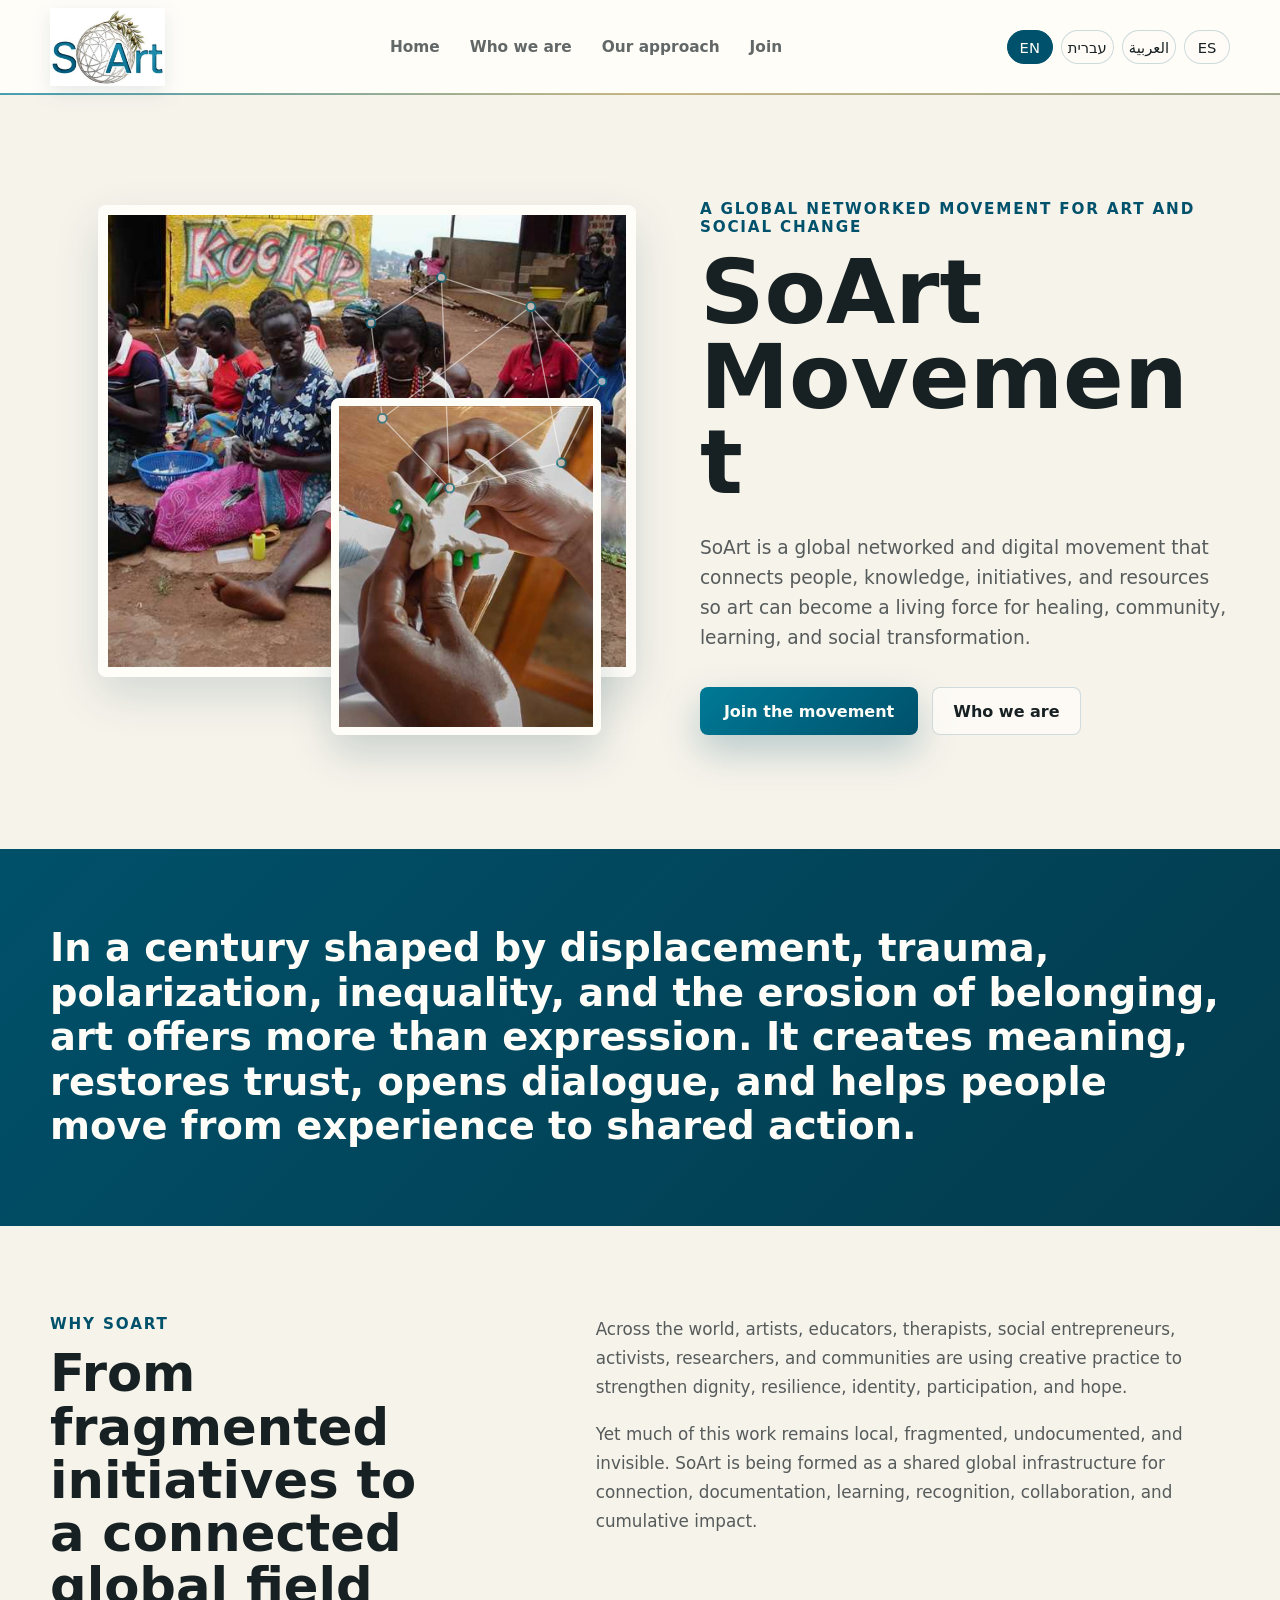
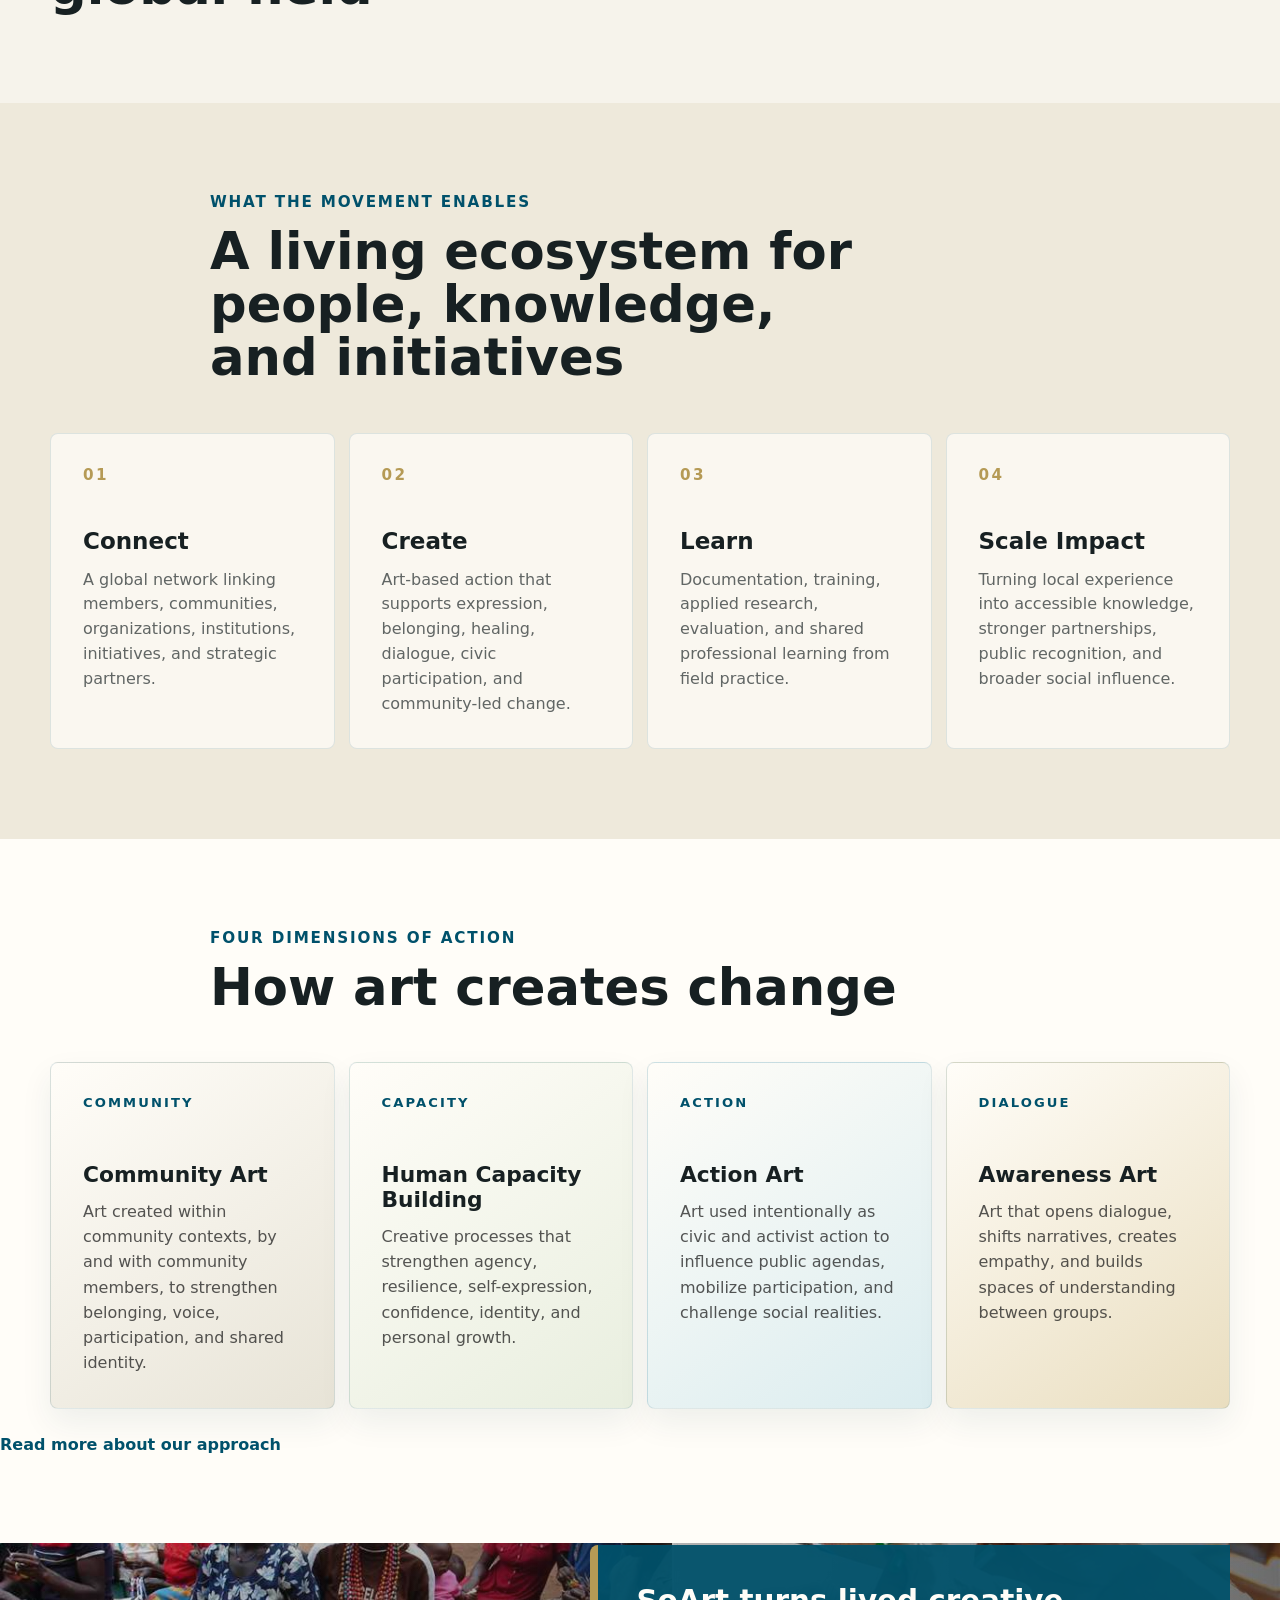
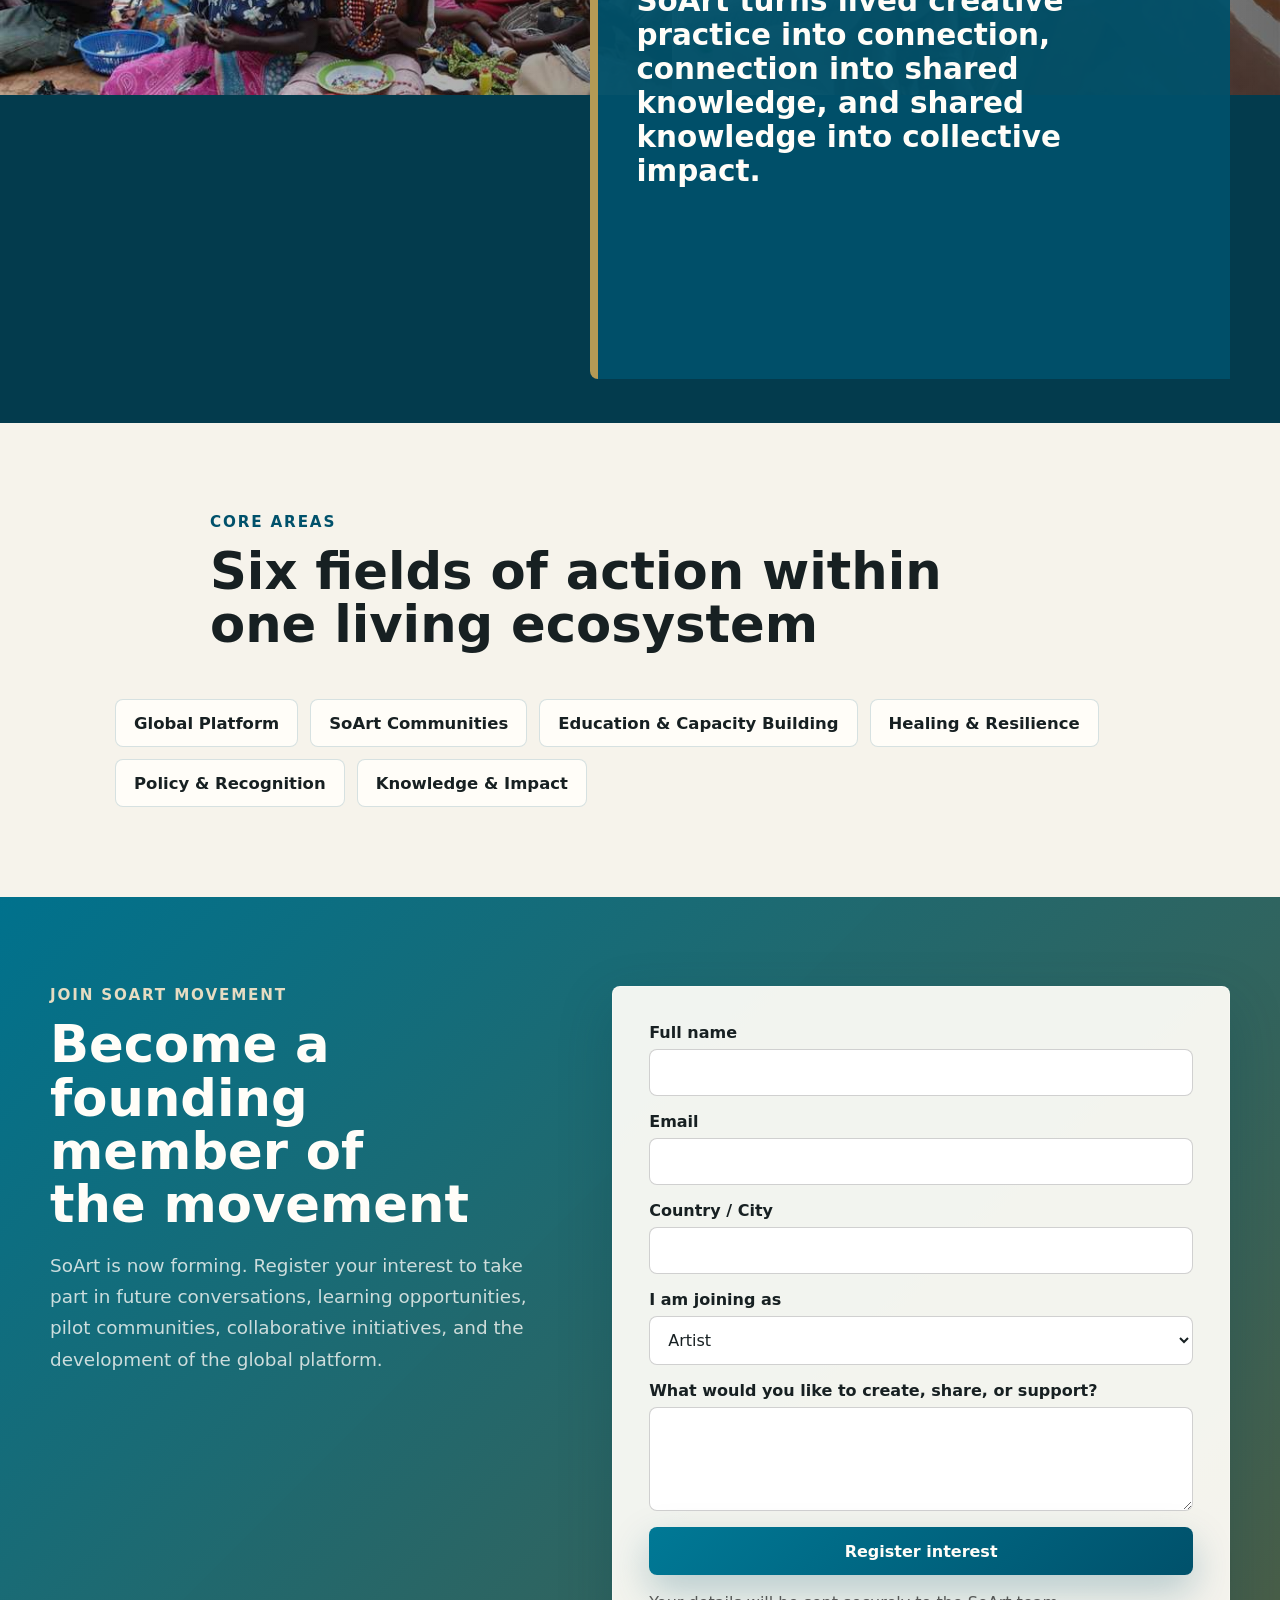
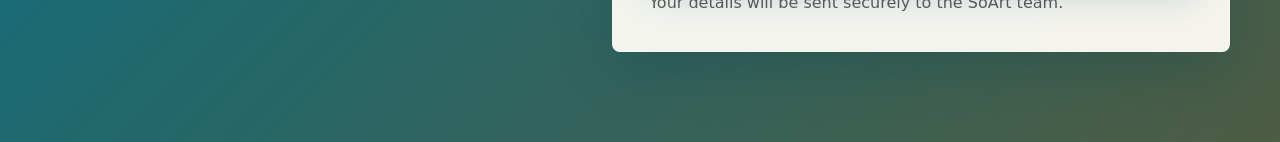
==== commit ec7f313d: "Switch registration form to Web3Forms Replace api/register.js (GitHub+Resend backend) with a direct " ====
--- a/index.html
+++ b/index.html
@@ -193,13 +193,14 @@
           <form
             class="signup-form"
             id="signupForm"
-            action="/api/register"
+            action="https://api.web3forms.com/submit"
             method="POST"
           >
-            <input type="hidden" name="_subject" value="New SoArt Movement registration">
-            <input type="hidden" name="_template" value="table">
-            <input type="hidden" name="_captcha" value="true">
-            <input type="text" name="_honey" class="honeypot-field" tabindex="-1" autocomplete="off">
+            <input type="hidden" name="access_key" value="34aabf78-bfb6-4514-967c-9edcb7467ab9">
+            <input type="hidden" name="subject" value="New SoArt Movement registration">
+            <input type="hidden" name="from_name" value="SoArt Movement">
+            <input type="hidden" name="template" value="table">
+            <input type="checkbox" name="botcheck" class="honeypot-field" tabindex="-1" aria-hidden="true">
             <div class="form-row">
               <label for="fullName" data-i18n="nameLabel">Full name</label>
               <input id="fullName" name="fullName" type="text" autocomplete="name" required>
--- a/styles.css
+++ b/styles.css
@@ -178,16 +178,21 @@
 
 h1,
 h2,
-h3,
+h3 {
+  overflow-wrap: break-word;
+  hyphens: none;
+  text-wrap: balance;
+}
+
 p {
-  overflow-wrap: anywhere;
+  overflow-wrap: break-word;
 }
 
 h1 {
-  max-width: 12ch;
+  max-width: 14ch;
   margin: 0;
-  font-size: clamp(3.6rem, 8vw, 7.2rem);
-  line-height: 0.92;
+  font-size: clamp(2.8rem, 7vw, 7.2rem);
+  line-height: 0.95;
   letter-spacing: 0;
 }
 
@@ -1152,9 +1157,9 @@
   h1,
   .about-hero h1,
   .approach-hero h1 {
-    max-width: 13ch;
-    font-size: clamp(2.7rem, 13vw, 4.25rem);
-    line-height: 0.98;
+    max-width: 16ch;
+    font-size: clamp(2rem, 11vw, 4.25rem);
+    line-height: 1;
   }
 
   h2 {
